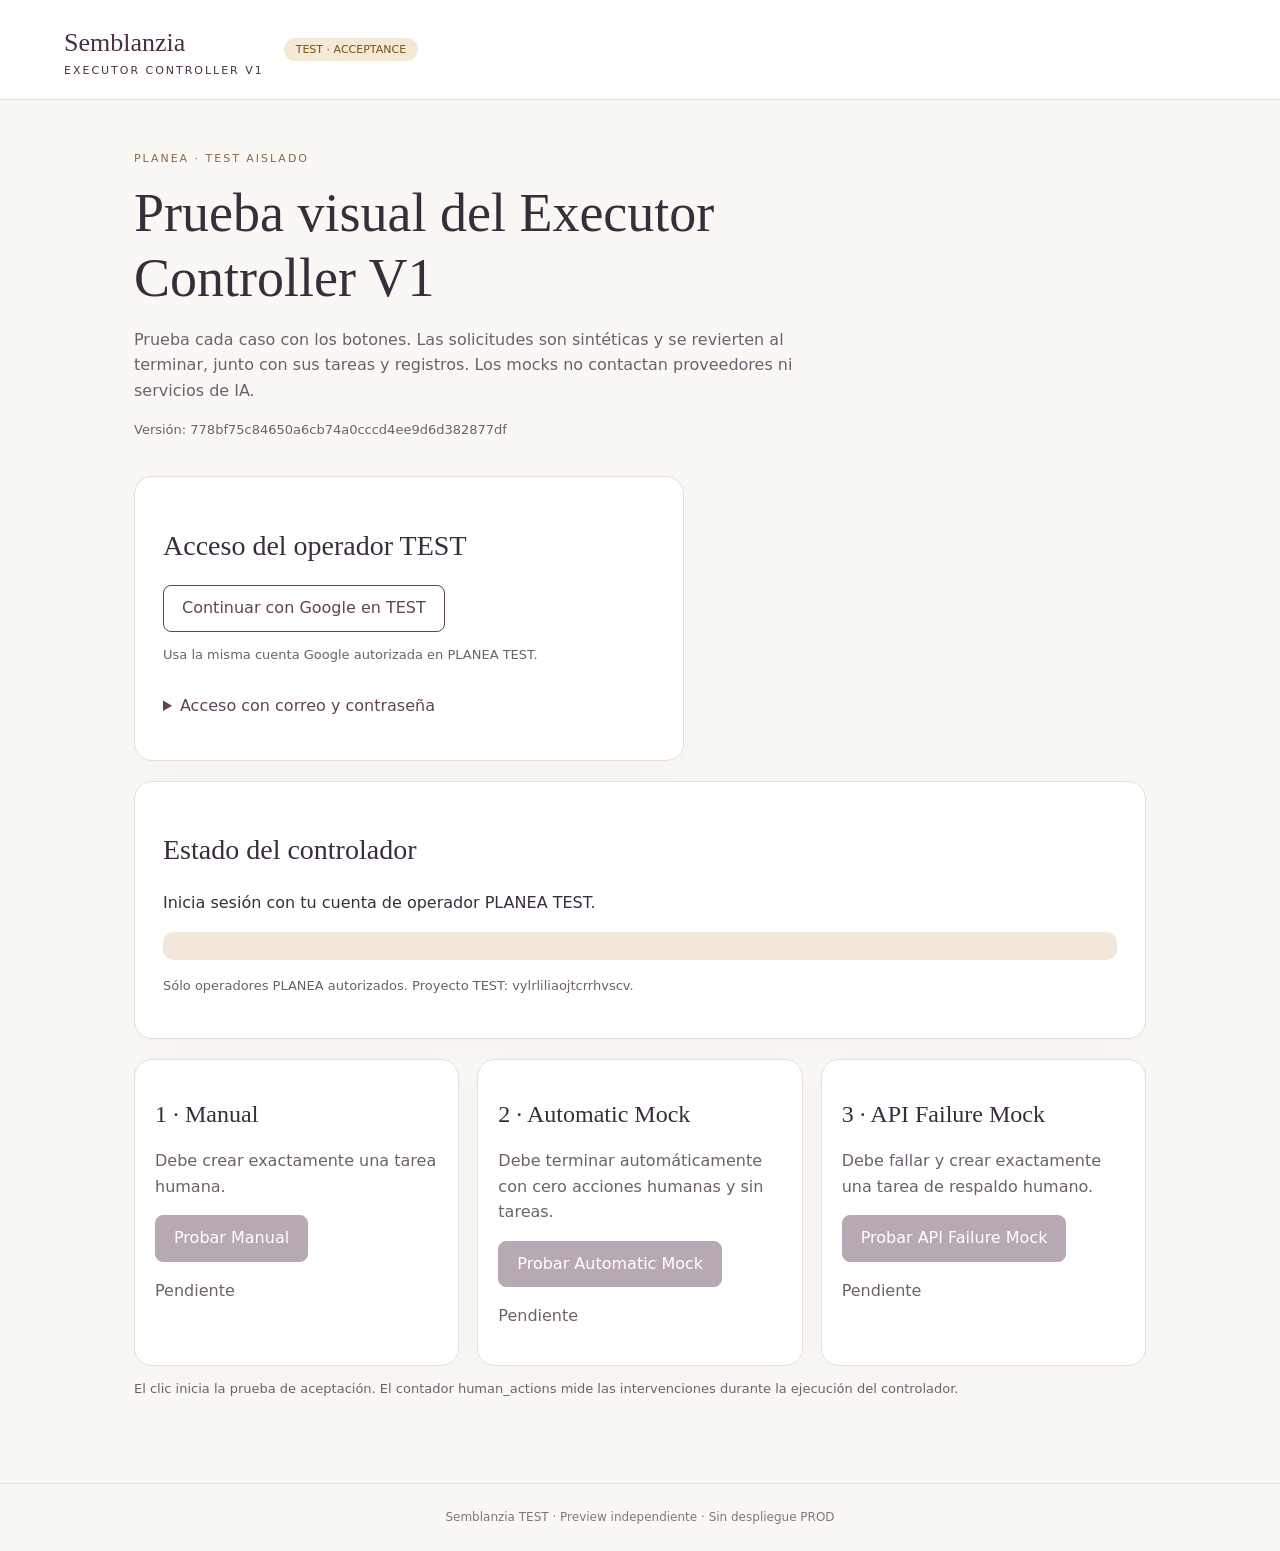
==== test/planea/executor-controller-test.html @ 1f5a1124 "Deploy isolated TEST acceptance from source 778bf75" ====
<!doctype html>
<html lang="es"><head><meta http-equiv="Content-Security-Policy" content="default-src 'none'; script-src 'self'; style-src 'self'; connect-src https://vylrliliaojtcrrhvscv.supabase.co; img-src 'self' data:; font-src 'self'; base-uri 'none'; form-action 'self'"><meta charset="utf-8"><meta name="viewport" content="width=device-width,initial-scale=1"><meta name="robots" content="noindex,nofollow"><meta name="referrer" content="no-referrer"><title>Executor Controller | Semblanzia TEST</title><link rel="stylesheet" href="planea.css"><link rel="stylesheet" href="executor-controller-test.css"></head>
<body><header><span class="brand">Semblanzia<span>EXECUTOR CONTROLLER V1</span></span><span class="test-tag">TEST · ACCEPTANCE</span><button id="signout" hidden>Cerrar sesión</button></header>
<main><section class="intro"><p class="eyebrow">PLANEA · TEST AISLADO</p><h1>Prueba visual del Executor Controller V1</h1><p>Prueba cada caso con los botones. Las solicitudes son sintéticas y se revierten al terminar, junto con sus tareas y registros. Los mocks no contactan proveedores ni servicios de IA.</p><p class="muted" id="build"></p></section>
<section id="auth" class="card"><h2>Acceso del operador TEST</h2><button id="google" class="secondary">Continuar con Google en TEST</button><p class="muted">Usa la misma cuenta Google autorizada en PLANEA TEST.</p><details><summary>Acceso con correo y contraseña</summary><form id="login"><label>Correo<input name="email" type="email" required autocomplete="email"></label><label>Contraseña<input name="password" type="password" required autocomplete="current-password"></label><button>Iniciar sesión en TEST</button></form></details></section>
<section class="card"><h2>Estado del controlador</h2><div id="status">Verificando acceso a TEST…</div><p id="message" role="status" aria-live="polite"></p><p class="muted">Sólo operadores PLANEA autorizados. Proyecto TEST: vylrliliaojtcrrhvscv.</p></section>
<div class="results-grid">
<section class="card"><h2>1 · Manual</h2><p>Debe crear exactamente una tarea humana.</p><button data-case="manual" disabled>Probar Manual</button><div id="result-manual" aria-live="polite"><p>Pendiente</p></div></section>
<section class="card"><h2>2 · Automatic Mock</h2><p>Debe terminar automáticamente con cero acciones humanas y sin tareas.</p><button data-case="success" disabled>Probar Automatic Mock</button><div id="result-success" aria-live="polite"><p>Pendiente</p></div></section>
<section class="card"><h2>3 · API Failure Mock</h2><p>Debe fallar y crear exactamente una tarea de respaldo humano.</p><button data-case="failure" disabled>Probar API Failure Mock</button><div id="result-failure" aria-live="polite"><p>Pendiente</p></div></section>
</div><p class="muted">El clic inicia la prueba de aceptación. El contador human_actions mide las intervenciones durante la ejecución del controlador.</p>
</main><footer>Semblanzia TEST · Preview independiente · Sin despliegue PROD</footer><script src="vendor/supabase.js"></script><script src="../executor-test-config.js"></script><script src="executor-controller-test.js"></script></body></html>
---- test/planea/planea.css ----
:root{font-family:system-ui,sans-serif;color:#382d3b;background:#faf8f5;line-height:1.6;font-size:16px}*{box-sizing:border-box}body{margin:0}header{display:flex;align-items:center;gap:20px;padding:22px max(5vw,20px);border-bottom:1px solid #e8dfd9;background:#fff}header #signout{margin-left:auto}.brand{font-family:Georgia,serif;font-size:26px;color:#493045;text-decoration:none}.brand span{display:block;font:11px system-ui;letter-spacing:.18em}.test-tag{font-size:11px;background:#f4e9d5;border-radius:20px;padding:3px 12px;color:#745315}main{max-width:1060px;margin:auto;padding:30px 24px 70px}.intro{max-width:700px;margin:20px 0 36px}.eyebrow{font-size:11px;letter-spacing:.18em;color:#91653d}h1,h2,h3{font-family:Georgia,serif;line-height:1.2;font-weight:400}h1{font-size:clamp(34px,5vw,54px);margin:14px 0}h2{font-size:28px}h3{font-size:22px}p{color:#6d606c}.card{background:#fff;border:1px solid #e7dfda;border-radius:18px;padding:28px;margin:20px 0;box-shadow:0 8px 30px #48253206}label{display:block;font-size:14px;margin:16px 0;color:#483e48}input,textarea,select{display:block;width:100%;margin-top:6px;padding:12px 14px;border:1px solid #d8ccd3;border-radius:8px;background:#fff;font:inherit;color:inherit}textarea{min-height:84px;resize:vertical}button,.button{display:inline-block;border:1px solid #624259;border-radius:8px;background:#624259;color:#fff;padding:11px 18px;font:inherit;cursor:pointer;text-decoration:none;line-height:1.4}button:disabled{opacity:.45;cursor:default}.secondary{background:#fff;color:#624259}.grid,.offers{display:grid;grid-template-columns:repeat(2,minmax(0,1fr));gap:0 24px}.actions,.section-head{display:flex;align-items:center;gap:12px;flex-wrap:wrap}.section-head{justify-content:space-between}.request{display:flex;justify-content:space-between;align-items:center;gap:16px}.status{font-size:12px;border-radius:20px;padding:5px 12px;background:#eee7ef;white-space:nowrap}.request p{margin:4px 0}.offer{border:1px solid #e3d7c4;border-radius:12px;padding:20px;margin-bottom:18px}.price{font-size:26px;color:#624259;font-weight:600}.check{display:flex;gap:10px;align-items:flex-start}.check input{width:20px;margin-top:4px;flex-shrink:0}small{color:#80717e}.muted{font-size:13px}summary{cursor:pointer;color:#624259;padding:14px 0}#message{background:#f1e8db;padding:14px;border-radius:10px}#message.error{background:#fae8e6;color:#8c312b}pre{white-space:pre-wrap;overflow-wrap:anywhere;font-size:13px}table{width:100%;border-collapse:collapse;font-size:13px}td,th{text-align:left;vertical-align:top;padding:10px;border-bottom:1px solid #eee}footer{text-align:center;font-size:12px;color:#83737e;padding:24px;border-top:1px solid #e8dfd9}[hidden]{display:none!important}:focus-visible{outline:3px solid #ba9965;outline-offset:3px}.history{max-height:400px;overflow:auto}@media(max-width:650px){.grid,.offers{grid-template-columns:1fr}.card{padding:20px}.request{align-items:flex-start;flex-direction:column}main{padding:20px 16px}header{gap:12px}.brand{font-size:22px}button{min-height:44px}}

.bridge-card{border-color:#dfd1c5}.bridge-card .eyebrow,.request-focus .eyebrow{margin-bottom:4px}.bridge-actions{display:flex;align-items:flex-end;gap:14px;flex-wrap:wrap}.bridge-actions label{margin:0;min-width:180px}.bridge-actions button{margin-bottom:0}.bridge-paste{min-height:180px;font-family:ui-monospace,SFMono-Regular,Menlo,monospace;font-size:13px}.proposal-row{border-top:1px solid #eee;padding:16px 0;display:grid;grid-template-columns:1fr auto auto;gap:8px 14px;align-items:center}.proposal-row p{grid-column:1/-1;margin:0}.import-receipt{margin-top:16px;padding:14px;border-radius:10px;background:#f1e8db}.import-receipt p{margin:4px 0 0}@media(max-width:650px){.proposal-row{grid-template-columns:1fr}.proposal-row p{grid-column:1}.bridge-actions>*{width:100%}}
---- test/planea/executor-controller-test.css ----
.acceptance-pass{color:#216c43}.acceptance-fail{color:#9e302a}.results-grid{display:grid;grid-template-columns:repeat(3,minmax(0,1fr));gap:18px}.results-grid .card{margin:0;padding:20px}.results-grid h2{font-size:24px}.results-grid dl{font-size:14px}.results-grid dt{color:#6d606c;margin-top:10px}.results-grid dd{margin:0;font-weight:600;overflow-wrap:anywhere}.results-grid .verdict{font-size:22px;font-weight:700}#auth{max-width:550px}@media(max-width:750px){.results-grid{grid-template-columns:1fr}}
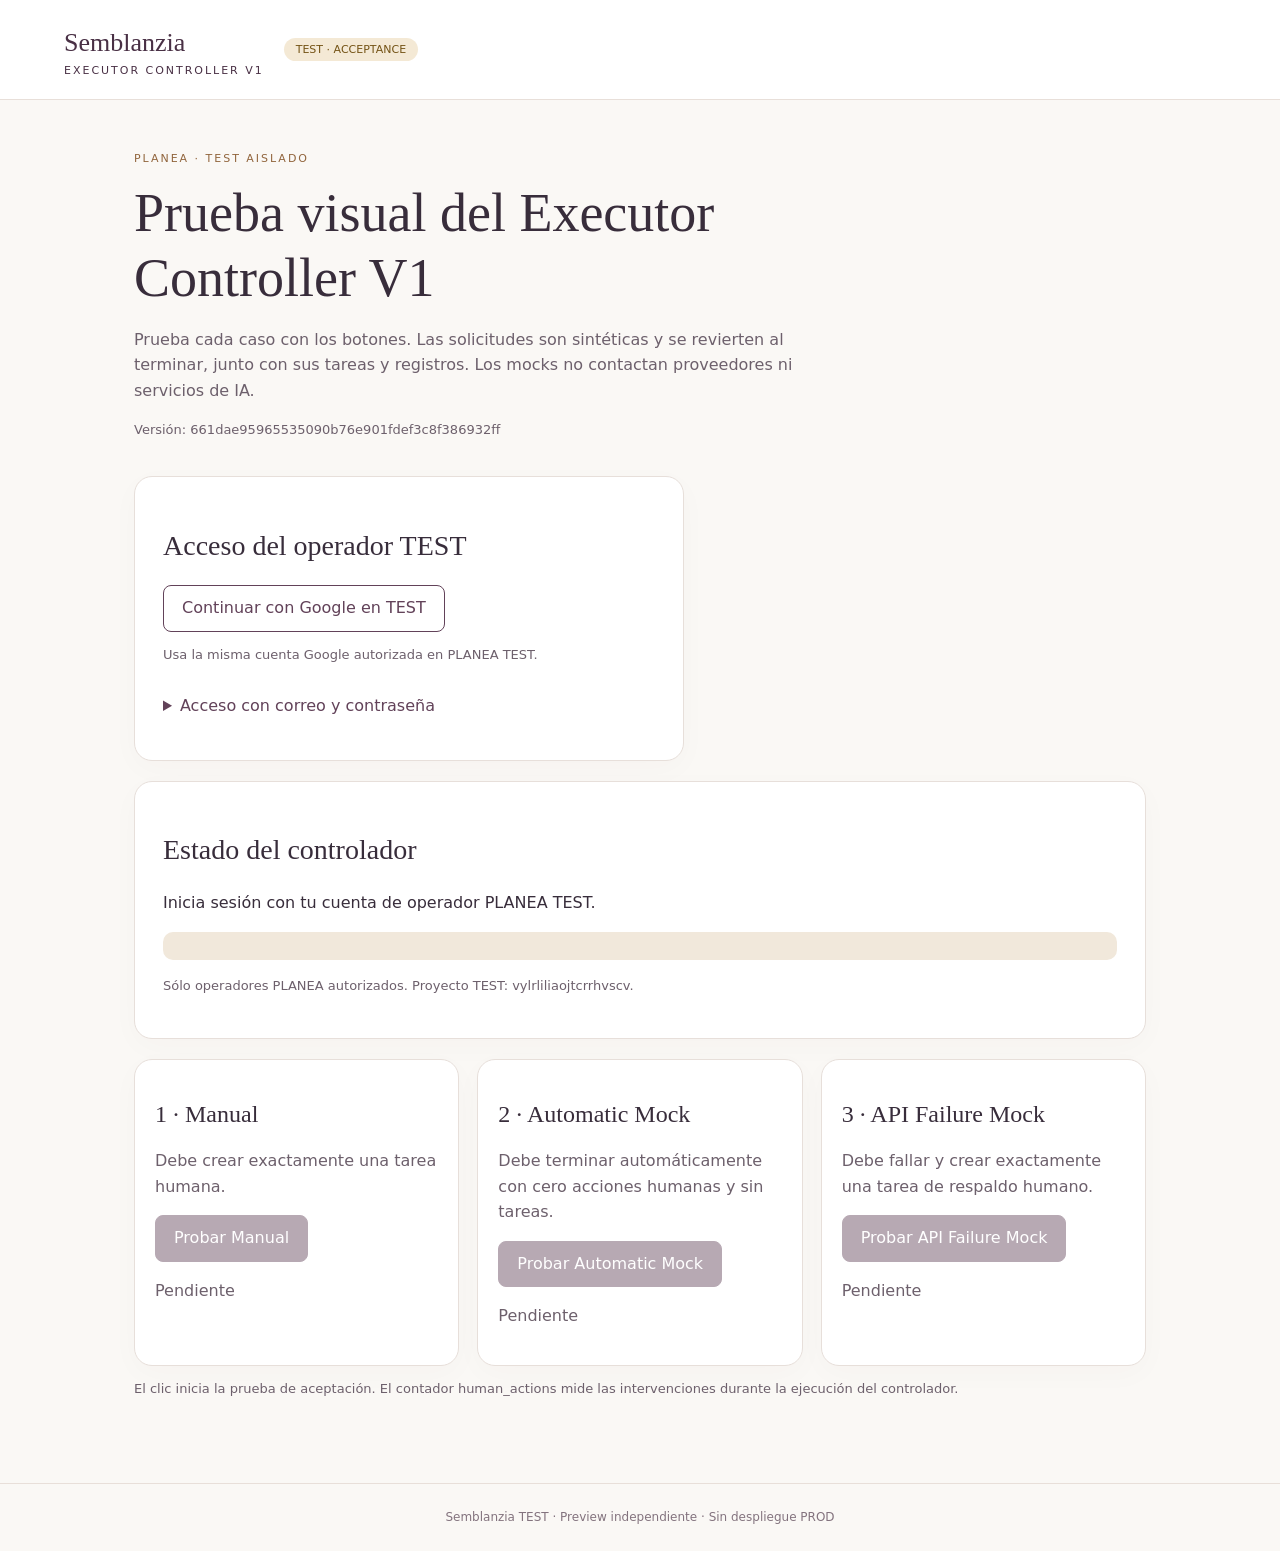
==== commit a9e2058c: "Deploy pinned TEST acceptance source 661dae9" ====
--- a/test/planea/executor-controller-test.html
+++ b/test/planea/executor-controller-test.html
@@ -1,5 +1,5 @@
 <!doctype html>
-<html lang="es"><head><meta http-equiv="Content-Security-Policy" content="default-src 'none'; script-src 'self'; style-src 'self'; connect-src https://vylrliliaojtcrrhvscv.supabase.co; img-src 'self' data:; font-src 'self'; base-uri 'none'; form-action 'self'"><meta charset="utf-8"><meta name="viewport" content="width=device-width,initial-scale=1"><meta name="robots" content="noindex,nofollow"><meta name="referrer" content="no-referrer"><title>Executor Controller | Semblanzia TEST</title><link rel="stylesheet" href="planea.css"><link rel="stylesheet" href="executor-controller-test.css"></head>
+<html lang="es"><head><meta http-equiv="Content-Security-Policy" content="default-src 'none'; script-src 'self'; style-src 'self'; connect-src https://vylrliliaojtcrrhvscv.supabase.co; img-src 'self' data:; font-src 'self'; base-uri 'none'; form-action 'self'"><meta charset="utf-8"><meta name="viewport" content="width=device-width,initial-scale=1"><meta name="robots" content="noindex,nofollow"><meta name="referrer" content="no-referrer"><title>Executor Controller | Semblanzia TEST</title><link rel="stylesheet" href="planea.css?v=661dae95965535090b76e901fdef3c8f386932ff"><link rel="stylesheet" href="executor-controller-test.css?v=661dae95965535090b76e901fdef3c8f386932ff"></head>
 <body><header><span class="brand">Semblanzia<span>EXECUTOR CONTROLLER V1</span></span><span class="test-tag">TEST · ACCEPTANCE</span><button id="signout" hidden>Cerrar sesión</button></header>
 <main><section class="intro"><p class="eyebrow">PLANEA · TEST AISLADO</p><h1>Prueba visual del Executor Controller V1</h1><p>Prueba cada caso con los botones. Las solicitudes son sintéticas y se revierten al terminar, junto con sus tareas y registros. Los mocks no contactan proveedores ni servicios de IA.</p><p class="muted" id="build"></p></section>
 <section id="auth" class="card"><h2>Acceso del operador TEST</h2><button id="google" class="secondary">Continuar con Google en TEST</button><p class="muted">Usa la misma cuenta Google autorizada en PLANEA TEST.</p><details><summary>Acceso con correo y contraseña</summary><form id="login"><label>Correo<input name="email" type="email" required autocomplete="email"></label><label>Contraseña<input name="password" type="password" required autocomplete="current-password"></label><button>Iniciar sesión en TEST</button></form></details></section>
@@ -9,4 +9,4 @@
 <section class="card"><h2>2 · Automatic Mock</h2><p>Debe terminar automáticamente con cero acciones humanas y sin tareas.</p><button data-case="success" disabled>Probar Automatic Mock</button><div id="result-success" aria-live="polite"><p>Pendiente</p></div></section>
 <section class="card"><h2>3 · API Failure Mock</h2><p>Debe fallar y crear exactamente una tarea de respaldo humano.</p><button data-case="failure" disabled>Probar API Failure Mock</button><div id="result-failure" aria-live="polite"><p>Pendiente</p></div></section>
 </div><p class="muted">El clic inicia la prueba de aceptación. El contador human_actions mide las intervenciones durante la ejecución del controlador.</p>
-</main><footer>Semblanzia TEST · Preview independiente · Sin despliegue PROD</footer><script src="vendor/supabase.js"></script><script src="../executor-test-config.js"></script><script src="executor-controller-test.js"></script></body></html>
+</main><footer>Semblanzia TEST · Preview independiente · Sin despliegue PROD</footer><script src="vendor/supabase.js?v=661dae95965535090b76e901fdef3c8f386932ff"></script><script src="../executor-test-config.js?v=661dae95965535090b76e901fdef3c8f386932ff"></script><script src="executor-controller-test.js?v=661dae95965535090b76e901fdef3c8f386932ff"></script></body></html>
--- a/test/planea/planea.css
+++ b/test/planea/planea.css
@@ -1,3 +1,3 @@
-:root{font-family:system-ui,sans-serif;color:#382d3b;background:#faf8f5;line-height:1.6;font-size:16px}*{box-sizing:border-box}body{margin:0}header{display:flex;align-items:center;gap:20px;padding:22px max(5vw,20px);border-bottom:1px solid #e8dfd9;background:#fff}header #signout{margin-left:auto}.brand{font-family:Georgia,serif;font-size:26px;color:#493045;text-decoration:none}.brand span{display:block;font:11px system-ui;letter-spacing:.18em}.test-tag{font-size:11px;background:#f4e9d5;border-radius:20px;padding:3px 12px;color:#745315}main{max-width:1060px;margin:auto;padding:30px 24px 70px}.intro{max-width:700px;margin:20px 0 36px}.eyebrow{font-size:11px;letter-spacing:.18em;color:#91653d}h1,h2,h3{font-family:Georgia,serif;line-height:1.2;font-weight:400}h1{font-size:clamp(34px,5vw,54px);margin:14px 0}h2{font-size:28px}h3{font-size:22px}p{color:#6d606c}.card{background:#fff;border:1px solid #e7dfda;border-radius:18px;padding:28px;margin:20px 0;box-shadow:0 8px 30px #48253206}label{display:block;font-size:14px;margin:16px 0;color:#483e48}input,textarea,select{display:block;width:100%;margin-top:6px;padding:12px 14px;border:1px solid #d8ccd3;border-radius:8px;background:#fff;font:inherit;color:inherit}textarea{min-height:84px;resize:vertical}button,.button{display:inline-block;border:1px solid #624259;border-radius:8px;background:#624259;color:#fff;padding:11px 18px;font:inherit;cursor:pointer;text-decoration:none;line-height:1.4}button:disabled{opacity:.45;cursor:default}.secondary{background:#fff;color:#624259}.grid,.offers{display:grid;grid-template-columns:repeat(2,minmax(0,1fr));gap:0 24px}.actions,.section-head{display:flex;align-items:center;gap:12px;flex-wrap:wrap}.section-head{justify-content:space-between}.request{display:flex;justify-content:space-between;align-items:center;gap:16px}.status{font-size:12px;border-radius:20px;padding:5px 12px;background:#eee7ef;white-space:nowrap}.request p{margin:4px 0}.offer{border:1px solid #e3d7c4;border-radius:12px;padding:20px;margin-bottom:18px}.price{font-size:26px;color:#624259;font-weight:600}.check{display:flex;gap:10px;align-items:flex-start}.check input{width:20px;margin-top:4px;flex-shrink:0}small{color:#80717e}.muted{font-size:13px}summary{cursor:pointer;color:#624259;padding:14px 0}#message{background:#f1e8db;padding:14px;border-radius:10px}#message.error{background:#fae8e6;color:#8c312b}pre{white-space:pre-wrap;overflow-wrap:anywhere;font-size:13px}table{width:100%;border-collapse:collapse;font-size:13px}td,th{text-align:left;vertical-align:top;padding:10px;border-bottom:1px solid #eee}footer{text-align:center;font-size:12px;color:#83737e;padding:24px;border-top:1px solid #e8dfd9}[hidden]{display:none!important}:focus-visible{outline:3px solid #ba9965;outline-offset:3px}.history{max-height:400px;overflow:auto}@media(max-width:650px){.grid,.offers{grid-template-columns:1fr}.card{padding:20px}.request{align-items:flex-start;flex-direction:column}main{padding:20px 16px}header{gap:12px}.brand{font-size:22px}button{min-height:44px}}
-
-.bridge-card{border-color:#dfd1c5}.bridge-card .eyebrow,.request-focus .eyebrow{margin-bottom:4px}.bridge-actions{display:flex;align-items:flex-end;gap:14px;flex-wrap:wrap}.bridge-actions label{margin:0;min-width:180px}.bridge-actions button{margin-bottom:0}.bridge-paste{min-height:180px;font-family:ui-monospace,SFMono-Regular,Menlo,monospace;font-size:13px}.proposal-row{border-top:1px solid #eee;padding:16px 0;display:grid;grid-template-columns:1fr auto auto;gap:8px 14px;align-items:center}.proposal-row p{grid-column:1/-1;margin:0}.import-receipt{margin-top:16px;padding:14px;border-radius:10px;background:#f1e8db}.import-receipt p{margin:4px 0 0}@media(max-width:650px){.proposal-row{grid-template-columns:1fr}.proposal-row p{grid-column:1}.bridge-actions>*{width:100%}}
+:root{font-family:system-ui,sans-serif;color:#382d3b;background:#faf8f5;line-height:1.6;font-size:16px}*{box-sizing:border-box}body{margin:0}header{display:flex;align-items:center;gap:20px;padding:22px max(5vw,20px);border-bottom:1px solid #e8dfd9;background:#fff}header #signout{margin-left:auto}.brand{font-family:Georgia,serif;font-size:26px;color:#493045;text-decoration:none}.brand span{display:block;font:11px system-ui;letter-spacing:.18em}.test-tag{font-size:11px;background:#f4e9d5;border-radius:20px;padding:3px 12px;color:#745315}main{max-width:1060px;margin:auto;padding:30px 24px 70px}.intro{max-width:700px;margin:20px 0 36px}.eyebrow{font-size:11px;letter-spacing:.18em;color:#91653d}h1,h2,h3{font-family:Georgia,serif;line-height:1.2;font-weight:400}h1{font-size:clamp(34px,5vw,54px);margin:14px 0}h2{font-size:28px}h3{font-size:22px}p{color:#6d606c}.card{background:#fff;border:1px solid #e7dfda;border-radius:18px;padding:28px;margin:20px 0;box-shadow:0 8px 30px #48253206}label{display:block;font-size:14px;margin:16px 0;color:#483e48}input,textarea,select{display:block;width:100%;margin-top:6px;padding:12px 14px;border:1px solid #d8ccd3;border-radius:8px;background:#fff;font:inherit;color:inherit}textarea{min-height:84px;resize:vertical}button,.button{display:inline-block;border:1px solid #624259;border-radius:8px;background:#624259;color:#fff;padding:11px 18px;font:inherit;cursor:pointer;text-decoration:none;line-height:1.4}button:disabled{opacity:.45;cursor:default}.secondary{background:#fff;color:#624259}.grid,.offers{display:grid;grid-template-columns:repeat(2,minmax(0,1fr));gap:0 24px}.actions,.section-head{display:flex;align-items:center;gap:12px;flex-wrap:wrap}.section-head{justify-content:space-between}.request{display:flex;justify-content:space-between;align-items:center;gap:16px}.status{font-size:12px;border-radius:20px;padding:5px 12px;background:#eee7ef;white-space:nowrap}.request p{margin:4px 0}.offer{border:1px solid #e3d7c4;border-radius:12px;padding:20px;margin-bottom:18px}.price{font-size:26px;color:#624259;font-weight:600}.check{display:flex;gap:10px;align-items:flex-start}.check input{width:20px;margin-top:4px;flex-shrink:0}small{color:#80717e}.muted{font-size:13px}summary{cursor:pointer;color:#624259;padding:14px 0}#message{background:#f1e8db;padding:14px;border-radius:10px}#message.error{background:#fae8e6;color:#8c312b}pre{white-space:pre-wrap;overflow-wrap:anywhere;font-size:13px}table{width:100%;border-collapse:collapse;font-size:13px}td,th{text-align:left;vertical-align:top;padding:10px;border-bottom:1px solid #eee}footer{text-align:center;font-size:12px;color:#83737e;padding:24px;border-top:1px solid #e8dfd9}[hidden]{display:none!important}:focus-visible{outline:3px solid #ba9965;outline-offset:3px}.history{max-height:400px;overflow:auto}@media(max-width:650px){.grid,.offers{grid-template-columns:1fr}.card{padding:20px}.request{align-items:flex-start;flex-direction:column}main{padding:20px 16px}header{gap:12px}.brand{font-size:22px}button{min-height:44px}}
+
+.bridge-card{border-color:#dfd1c5}.bridge-card .eyebrow,.request-focus .eyebrow{margin-bottom:4px}.bridge-actions{display:flex;align-items:flex-end;gap:14px;flex-wrap:wrap}.bridge-actions label{margin:0;min-width:180px}.bridge-actions button{margin-bottom:0}.bridge-paste{min-height:180px;font-family:ui-monospace,SFMono-Regular,Menlo,monospace;font-size:13px}.proposal-row{border-top:1px solid #eee;padding:16px 0;display:grid;grid-template-columns:1fr auto auto;gap:8px 14px;align-items:center}.proposal-row p{grid-column:1/-1;margin:0}.import-receipt{margin-top:16px;padding:14px;border-radius:10px;background:#f1e8db}.import-receipt p{margin:4px 0 0}@media(max-width:650px){.proposal-row{grid-template-columns:1fr}.proposal-row p{grid-column:1}.bridge-actions>*{width:100%}}
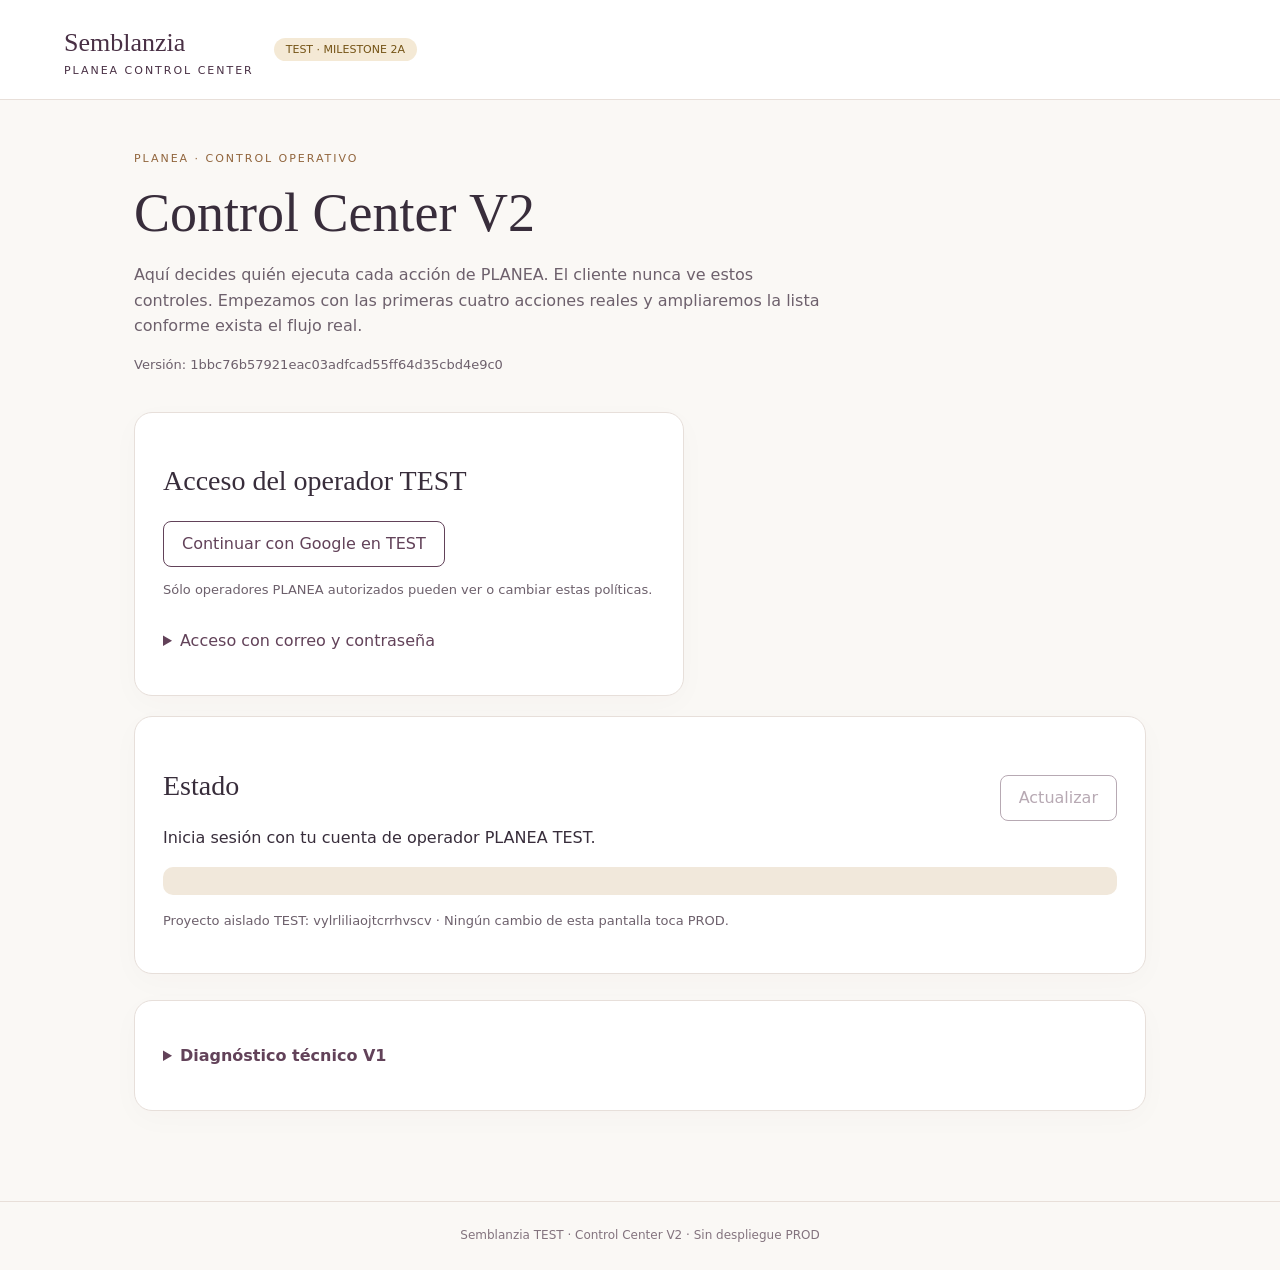
==== commit 3809b098: "TEST: deploy existing PLANEA Control Center V2 assets" ====
--- a/test/planea/executor-controller-test.html
+++ b/test/planea/executor-controller-test.html
@@ -1,12 +1,18 @@
-<!doctype html>
-<html lang="es"><head><meta http-equiv="Content-Security-Policy" content="default-src 'none'; script-src 'self'; style-src 'self'; connect-src https://vylrliliaojtcrrhvscv.supabase.co; img-src 'self' data:; font-src 'self'; base-uri 'none'; form-action 'self'"><meta charset="utf-8"><meta name="viewport" content="width=device-width,initial-scale=1"><meta name="robots" content="noindex,nofollow"><meta name="referrer" content="no-referrer"><title>Executor Controller | Semblanzia TEST</title><link rel="stylesheet" href="planea.css?v=661dae95965535090b76e901fdef3c8f386932ff"><link rel="stylesheet" href="executor-controller-test.css?v=661dae95965535090b76e901fdef3c8f386932ff"></head>
-<body><header><span class="brand">Semblanzia<span>EXECUTOR CONTROLLER V1</span></span><span class="test-tag">TEST · ACCEPTANCE</span><button id="signout" hidden>Cerrar sesión</button></header>
-<main><section class="intro"><p class="eyebrow">PLANEA · TEST AISLADO</p><h1>Prueba visual del Executor Controller V1</h1><p>Prueba cada caso con los botones. Las solicitudes son sintéticas y se revierten al terminar, junto con sus tareas y registros. Los mocks no contactan proveedores ni servicios de IA.</p><p class="muted" id="build"></p></section>
-<section id="auth" class="card"><h2>Acceso del operador TEST</h2><button id="google" class="secondary">Continuar con Google en TEST</button><p class="muted">Usa la misma cuenta Google autorizada en PLANEA TEST.</p><details><summary>Acceso con correo y contraseña</summary><form id="login"><label>Correo<input name="email" type="email" required autocomplete="email"></label><label>Contraseña<input name="password" type="password" required autocomplete="current-password"></label><button>Iniciar sesión en TEST</button></form></details></section>
-<section class="card"><h2>Estado del controlador</h2><div id="status">Verificando acceso a TEST…</div><p id="message" role="status" aria-live="polite"></p><p class="muted">Sólo operadores PLANEA autorizados. Proyecto TEST: vylrliliaojtcrrhvscv.</p></section>
-<div class="results-grid">
-<section class="card"><h2>1 · Manual</h2><p>Debe crear exactamente una tarea humana.</p><button data-case="manual" disabled>Probar Manual</button><div id="result-manual" aria-live="polite"><p>Pendiente</p></div></section>
-<section class="card"><h2>2 · Automatic Mock</h2><p>Debe terminar automáticamente con cero acciones humanas y sin tareas.</p><button data-case="success" disabled>Probar Automatic Mock</button><div id="result-success" aria-live="polite"><p>Pendiente</p></div></section>
-<section class="card"><h2>3 · API Failure Mock</h2><p>Debe fallar y crear exactamente una tarea de respaldo humano.</p><button data-case="failure" disabled>Probar API Failure Mock</button><div id="result-failure" aria-live="polite"><p>Pendiente</p></div></section>
-</div><p class="muted">El clic inicia la prueba de aceptación. El contador human_actions mide las intervenciones durante la ejecución del controlador.</p>
-</main><footer>Semblanzia TEST · Preview independiente · Sin despliegue PROD</footer><script src="vendor/supabase.js?v=661dae95965535090b76e901fdef3c8f386932ff"></script><script src="../executor-test-config.js?v=661dae95965535090b76e901fdef3c8f386932ff"></script><script src="executor-controller-test.js?v=661dae95965535090b76e901fdef3c8f386932ff"></script></body></html>
+<!doctype html>
+<html lang="es"><head><meta http-equiv="Content-Security-Policy" content="default-src 'none'; script-src 'self'; style-src 'self'; connect-src https://vylrliliaojtcrrhvscv.supabase.co; img-src 'self' data:; font-src 'self'; base-uri 'none'; form-action 'self'"><meta charset="utf-8"><meta name="viewport" content="width=device-width,initial-scale=1"><meta name="robots" content="noindex,nofollow"><meta name="referrer" content="no-referrer"><title>Control Center | Semblanzia TEST</title><link rel="stylesheet" href="planea.css?v=1bbc76b57921eac03adfcad55ff64d35cbd4e9c0"><link rel="stylesheet" href="executor-controller-test.css?v=1bbc76b57921eac03adfcad55ff64d35cbd4e9c0"></head>
+<body><header><span class="brand">Semblanzia<span>PLANEA CONTROL CENTER</span></span><span class="test-tag">TEST · MILESTONE 2A</span><button id="signout" hidden>Cerrar sesión</button></header>
+<main>
+<section class="intro"><p class="eyebrow">PLANEA · CONTROL OPERATIVO</p><h1>Control Center V2</h1><p>Aquí decides quién ejecuta cada acción de PLANEA. El cliente nunca ve estos controles. Empezamos con las primeras cuatro acciones reales y ampliaremos la lista conforme exista el flujo real.</p><p class="muted" id="build"></p></section>
+<section id="auth" class="card"><h2>Acceso del operador TEST</h2><button id="google" class="secondary">Continuar con Google en TEST</button><p class="muted">Sólo operadores PLANEA autorizados pueden ver o cambiar estas políticas.</p><details><summary>Acceso con correo y contraseña</summary><form id="login"><label>Correo<input name="email" type="email" required autocomplete="email"></label><label>Contraseña<input name="password" type="password" required autocomplete="current-password"></label><button>Iniciar sesión en TEST</button></form></details></section>
+<section class="card"><div class="section-head"><div><h2>Estado</h2><div id="status">Verificando acceso a TEST…</div></div><button id="refresh" class="secondary" disabled>Actualizar</button></div><p id="message" role="status" aria-live="polite"></p><p class="muted">Proyecto aislado TEST: vylrliliaojtcrrhvscv · Ningún cambio de esta pantalla toca PROD.</p></section>
+<section id="control-center" hidden>
+<div class="section-head"><div><p class="eyebrow">FLUJO ACTUAL</p><h2>Acciones y responsables</h2></div></div>
+<div id="action-list" class="action-list"></div>
+<p class="muted">Human = crea trabajo para operador. AI-assisted = prepara trabajo automático pero requiere autorización. Automatic/API = ejecución sin clic humano en el camino normal; una falla puede regresar a Human según la política de respaldo.</p>
+</section>
+<section class="card diagnostic"><details><summary>Diagnóstico técnico V1</summary><p>Conservamos las pruebas sintéticas originales para regresión. No son acciones del producto.</p><div class="results-grid">
+<section class="card"><h2>Manual</h2><button data-case="manual" disabled>Probar</button><div id="result-manual"><p>Pendiente</p></div></section>
+<section class="card"><h2>Automatic Mock</h2><button data-case="success" disabled>Probar</button><div id="result-success"><p>Pendiente</p></div></section>
+<section class="card"><h2>API Failure Mock</h2><button data-case="failure" disabled>Probar</button><div id="result-failure"><p>Pendiente</p></div></section>
+</div></details></section>
+</main><footer>Semblanzia TEST · Control Center V2 · Sin despliegue PROD</footer><script src="vendor/supabase.js?v=1bbc76b57921eac03adfcad55ff64d35cbd4e9c0"></script><script src="../executor-test-config.js?v=1bbc76b57921eac03adfcad55ff64d35cbd4e9c0"></script><script src="executor-controller-test.js?v=1bbc76b57921eac03adfcad55ff64d35cbd4e9c0"></script></body></html>
--- a/test/planea/executor-controller-test.css
+++ b/test/planea/executor-controller-test.css
@@ -1 +1 @@
-.acceptance-pass{color:#216c43}.acceptance-fail{color:#9e302a}.results-grid{display:grid;grid-template-columns:repeat(3,minmax(0,1fr));gap:18px}.results-grid .card{margin:0;padding:20px}.results-grid h2{font-size:24px}.results-grid dl{font-size:14px}.results-grid dt{color:#6d606c;margin-top:10px}.results-grid dd{margin:0;font-weight:600;overflow-wrap:anywhere}.results-grid .verdict{font-size:22px;font-weight:700}#auth{max-width:550px}@media(max-width:750px){.results-grid{grid-template-columns:1fr}}
+.acceptance-pass{color:#216c43}.acceptance-fail{color:#9e302a}.results-grid{display:grid;grid-template-columns:repeat(3,minmax(0,1fr));gap:18px}.results-grid .card{margin:0;padding:20px}.results-grid h2{font-size:20px}.results-grid .verdict{font-size:20px;font-weight:700}#auth{max-width:550px}.action-list{display:grid;gap:16px}.action-card{margin:0}.action-head{display:flex;justify-content:space-between;gap:18px;align-items:flex-start}.action-head h3{margin:3px 0 7px;font-size:23px}.action-key{margin:0;font:600 12px/1.2 ui-monospace,SFMono-Regular,Menlo,monospace;letter-spacing:.04em;color:#756977}.strategy-badge{white-space:nowrap;border:1px solid currentColor;border-radius:999px;padding:7px 11px;font-weight:700;font-size:13px}.policy-form{display:grid;grid-template-columns:minmax(180px,260px) 1fr auto;gap:16px;align-items:end;margin-top:18px}.policy-form label{margin:0}.policy-form select{width:100%;margin-top:6px}.policy-meta{display:flex;gap:18px;flex-wrap:wrap;font-size:13px;color:#6d606c}.policy-meta strong{color:inherit}.diagnostic{margin-top:26px}.diagnostic>details>summary{cursor:pointer;font-weight:700}.section-head{display:flex;justify-content:space-between;gap:16px;align-items:center}@media(max-width:750px){.results-grid{grid-template-columns:1fr}.policy-form{grid-template-columns:1fr}.action-head{align-items:center}.policy-meta{display:grid;gap:5px}}
